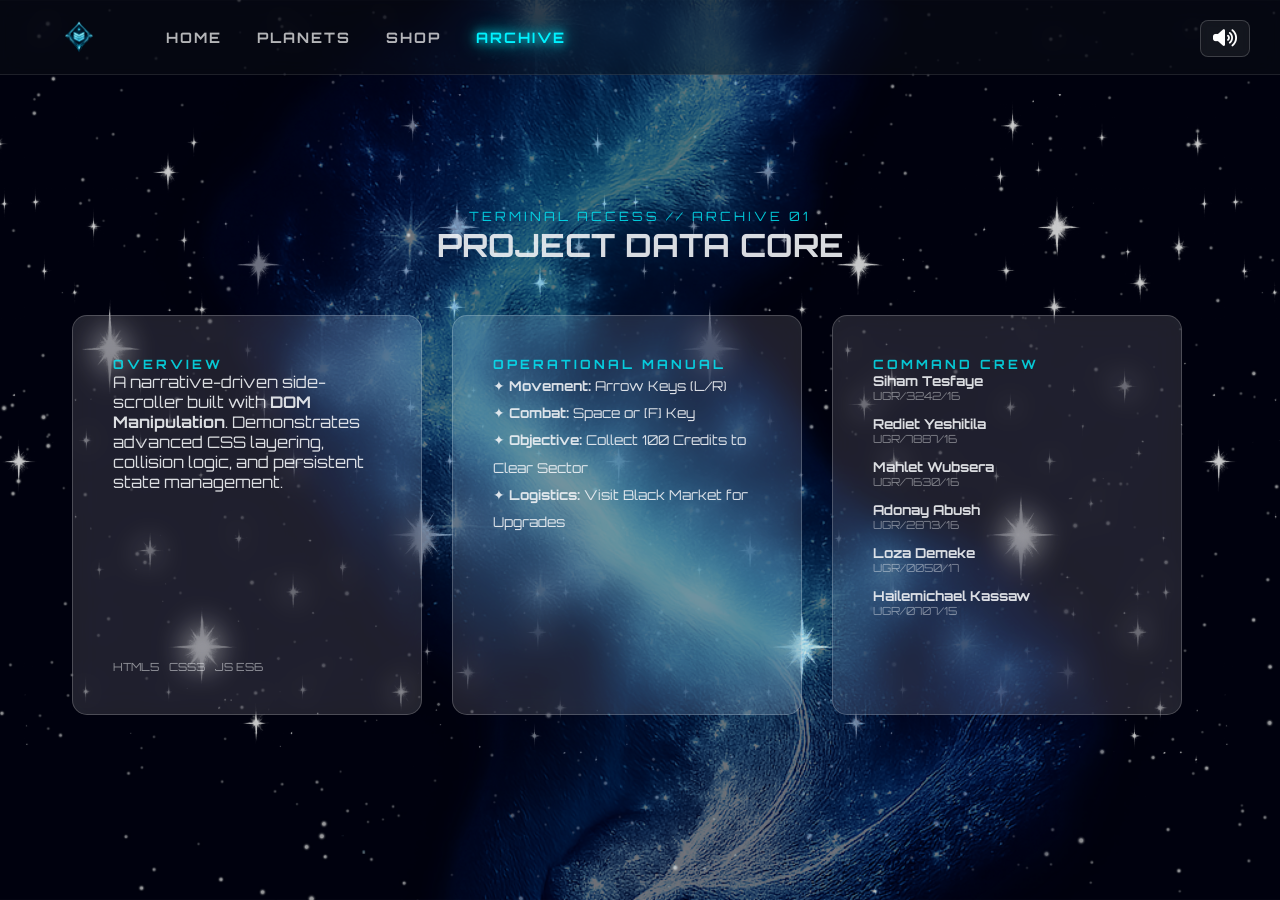
==== about.html @ 9861a953 "Initial commit - Nebula Blade project" ====
<!DOCTYPE html>
<html lang="en">
<head>
  <meta charset="UTF-8" />
  <meta name="viewport" content="width=device-width, initial-scale=1.0" />
  <title>Nebula Blade | Project Archive</title>
  <link rel="icon" type="image/png" href="assets/nav_icon.png">
  <link rel="stylesheet" href="styles/style.css" />
  <link rel="stylesheet" href="https://cdnjs.cloudflare.com/ajax/libs/font-awesome/6.4.2/css/all.min.css">
</head>
<body class="planet-page">

  <!-- BACKGROUND LAYERS -->
  <div class="space-layer back"></div>
  <div class="space-layer mid"></div>
  <div class="space-layer front"></div>

  <header class="nav-bar">
    <nav>
      <a href="index.html" class="logo">
        <img src="assets/nav_icon.png" alt="Badge" class="nav-logo-img">
      </a>
      <div class="nav-links">
        <a href="index.html">Home</a>
        <a href="planets.html">Planets</a>
        <a href="shop.html">Shop</a>
        <a href="about.html" class="active">Archive</a>
      </div>
      <button id="soundToggle" class="nav-sound-btn">
        <i id="soundIcon" class="fa-solid fa-volume-high"></i>
      </button>
    </nav>
  </header>

  <main class="chart-container">
    <div class="chart-header">
      <span class="eyebrow cyan-text">Terminal Access // Archive 01</span>
      <h1>PROJECT DATA CORE</h1>
    </div>

    <!-- HORIZONTAL SCROLLABLE DECK -->
    <div class="archive-deck">
      
      <!-- PANEL 1: OVERVIEW -->
      <section class="glass-panel archive-card">
        <h2 class="cyan-text">OVERVIEW</h2>
        <p>A narrative-driven side-scroller built with <strong>DOM Manipulation</strong>. 
           Demonstrates advanced CSS layering, collision logic, and persistent state management.</p>
        <div class="tech-list">
           <span>HTML5</span> <span>CSS3</span> <span>JS ES6</span>
        </div>
      </section>

      <!-- PANEL 2: MANUAL -->
      <section class="glass-panel archive-card">
        <h2 class="cyan-text">OPERATIONAL MANUAL</h2>
        <ul class="manual-list">
          <li>✦ <strong>Movement:</strong> Arrow Keys (L/R)</li>
          <li>✦ <strong>Combat:</strong> Space or [F] Key</li>
          <li>✦ <strong>Objective:</strong> Collect 100 Credits to Clear Sector</li>
          <li>✦ <strong>Logistics:</strong> Visit Black Market for Upgrades</li>
        </ul>
      </section>

      <!-- PANEL 3: TEAM -->
      <section class="glass-panel archive-card">
        <h2 class="cyan-text">COMMAND CREW</h2>
        <div class="team-scroll-area">
          <div class="member"><strong>Siham Tesfaye</strong> <span>UGR/3242/16</span></div>
          <div class="member"><strong>Rediet Yeshitila</strong> <span>UGR/7887/16</span></div>
          <div class="member"><strong>Mahlet Wubsera</strong> <span>UGR/7630/16</span></div>
          <div class="member"><strong>Adonay Abush</strong> <span>UGR/2873/16</span></div>
          <div class="member"><strong>Loza Demeke</strong> <span>UGR/0050/17</span></div>
          <div class="member"><strong>Hailemichael Kassaw</strong> <span>UGR/0707/15</span></div>
        </div>
      </section>

    </div>
  </main>

  <audio id="bg-music" src="assets/sounds/ambient.mp3" loop></audio>
  <script src="scripts/audio.js"></script>
</body>
</html>
---- styles/style.css ----
@import url('https://fonts.googleapis.com/css2?family=Orbitron:wght@400;700;900&display=swap');
:root {
  --glass-bg: rgba(255, 255, 255, 0.08);
  --glass-border: rgba(255, 255, 255, 0.18);
  --text: rgba(240, 242, 245, 0.9);
  --blur: 16px;
}
* {
  margin: 0;
  padding: 0;
  box-sizing: border-box;
}

body {
  font-family: system-ui, sans-serif;
  color: var(--text);
  min-height: 100vh;
  overflow: hidden;
  background: black;
}

.shop-container {
  max-width: 900px;
  margin: 80px auto;
  padding: 30px;
}

.shop-items {
  display: flex;
  gap: 20px;
}

.shop-item {
  flex: 1;
  padding: 20px;
  border-radius: 16px;
  backdrop-filter: blur(12px);
  background: rgba(255,255,255,0.08);
}

.shop-item button {
  margin-top: 10px;
  padding: 10px 20px;
  cursor: pointer;
}

/* ===============================
   SPACE BACKGROUND
================================ */

.space-layer {
  position: fixed;
  inset: 0;
  z-index: -3;
  background-position: center;
  background-repeat: no-repeat;
  background-size: cover;
}


/* Static Nebula Layer */
.space-layer.front {
  background-image: url("../assets/space/nebula.png");
  opacity: 0.45; 
  z-index: -3;   
  background-size: cover;
  pointer-events: none;
}

/* FAR STARS (SLOW) */
.space-layer.back {
  background-image: url("../assets/space/stars-back.png");
  background-repeat: repeat-x;
  background-size: auto 100%;
  animation: starsSlow 240s linear infinite;
  opacity: 0.6;
}


.space-layer.mid {
  background-image: url("../assets/space/stars-mid.png");
  background-repeat: repeat-x;
  background-size: auto 100%;
  animation: starsFast 140s linear infinite;
  opacity: 0.8;
}

@keyframes starsSlow {
  from { background-position-x: 0; }
  to { background-position-x: -4000px; }
}

@keyframes starsFast {
  from { background-position-x: 0; }
  to { background-position-x: -2500px; }
}


/* ===============================
   NAV BAR
================================ */

.nav-bar nav {
  display: flex;
  width: 100%;
  justify-content: space-between; 
  align-items: center;
  height: 100%;
}

.nav-bar nav {
  display: flex;
  gap: 2rem;
}

.nav-bar a {
  color: var(--text);
  text-decoration: none;
  font-weight: 500;
}

/* ===============================
   GLASS PANELS
================================ */

.glass,
.glass-panel {
  background: var(--glass-bg);
  backdrop-filter: blur(var(--blur));
  border: 1px solid var(--glass-border);
  border-radius: 18px;
}

/* ===============================
   CENTER CONTENT
================================ */

.center-wrapper {
  min-height: 100vh;
  display: grid;
  place-items: center;
  padding: 2rem;
}

.intro {
  max-width: 520px;
  padding: 2.5rem;
  text-align: center;
}

.intro h1 {
  font-size: 2.2rem;
  margin-bottom: 1rem;
  letter-spacing: 0.5px;
}

.intro p {
  font-size: 1rem;
  line-height: 1.6;
  margin-bottom: 2rem;
  opacity: 0.9;
}

.intro button {
  background: rgba(255,255,255,0.12);
  color: var(--text);
  border: 1px solid var(--glass-border);
  padding: 0.75rem 1.5rem;
  border-radius: 12px;
  cursor: pointer;
  font-size: 0.95rem;
}

.intro button:hover {
  background: rgba(255,255,255,0.2);
}


/* ===============================
   GAME WORLD
================================ */

.game-container {
  padding-top: 5rem;
  display: flex;
  justify-content: center;
}

.game-world {
  position: relative;
  width: 90vw;
  max-width: 1100px;
  height: 420px;
  overflow: hidden;
  border-radius: 20px;
  background: #0b0e14;
}

#goal {
  position: absolute;
  bottom: 36px;
  width: 80px;
  height: 200px;
  opacity: 0; 
}

#winScreen {
  position: fixed;
  inset: 0;
  display: grid;
  place-items: center;
  text-align: center;
  z-index: 100;
}

.hidden {
  display: none;
}

#winScreen h2 {
  font-size: 2rem;
  margin-bottom: 1rem;
}


/* ===============================
   PARALLAX LAYERS
================================ */

.layer {
  position: absolute;
  width: 100%;
  height: 100%;
}

.background {
  position: absolute;
  inset: 0;
  background-repeat: repeat-x; 
  background-size: auto 100%;   
  background-position: bottom;
  z-index: 1;
}


.midground {
  background: url("../assets/earth/fog.png") repeat;
  opacity: 0.15;
  animation: fogDrift 60s linear infinite;
  z-index: 2;
}

@keyframes fogDrift {
  from { background-position-x: 0; }
  to { background-position-x: 1200px; }
}

/* ===============================
   PLAYER
================================ */

.player {
  position: absolute;
  bottom: 36px;
  background-repeat: no-repeat;
  image-rendering: pixelated; 
  z-index: 4;
  transition: none; 
}

/* ===============================
   ENEMY & COIN
================================ */

.enemy {
  position: absolute;
  background-repeat: no-repeat;
  image-rendering: pixelated;
  z-index: 5;
  transform-origin: bottom center; 
  transition: none;
}
.coin {
  position: absolute;
  bottom: 80px;
  left: 450px;
  width: 32px;
  height: 32px;
  background: url("../assets/items/coin.png") center / contain no-repeat;
  animation: floatCoin 2s ease-in-out infinite;
  z-index: 4;
  transition: opacity 0.3s;
}
.nav-bar {
  display: flex !important;
  position: fixed;
  top: 0; left: 0; width: 100%;
  height: 75px;
  padding: 0 4rem;
  background: rgba(10, 15, 20, 0.5);
  backdrop-filter: blur(12px);
  border-bottom: 1px solid rgba(255, 255, 255, 0.1);
  z-index: 1000;
}

.hud {
  position: absolute;
  top: 1rem;
  right: 1rem;
  padding: 1rem 1.5rem;
  background: rgba(255,255,255,0.08);
  backdrop-filter: blur(14px);
  border-radius: 14px;
  border: 1px solid rgba(255,255,255,0.18);
  z-index: 10;
}

.glass-panel {
  background: rgba(255,255,255,0.08);
  backdrop-filter: blur(14px);
  border: 1px solid rgba(255,255,255,0.18);
  border-radius: 18px;
}

@keyframes floatCoin {
  0%, 100% { transform: translateY(0); }
  50% { transform: translateY(-8px); }
}

.planet-container {
  padding: 40px;
  color: white;
}

.planet-grid {
  display: flex;
  gap: 20px;
}

.planet-card {
  width: 220px;
  height: 440px !important;
  padding: 20px;
  background: rgba(255,255,255,0.08);
  border-radius: 16px;
  backdrop-filter: blur(12px);
}

.planet-card button {
  margin-top: 10px;
  width: 100%;
}

.sound-btn {
  position: fixed;
  bottom: 20px;
  right: 20px;
  width: 50px;
  height: 50px;
  border-radius: 50%;
  background: rgba(255, 255, 255, 0.1);
  backdrop-filter: blur(10px);
  border: 1px solid rgba(255, 255, 255, 0.2);
  color: white;
  font-size: 1.5rem;
  cursor: pointer;
  z-index: 9999;
  display: flex;
  align-items: center;
  justify-content: center;
  transition: 0.3s;
}

.sound-btn:hover {
  background: rgba(255, 255, 255, 0.2);
  transform: scale(1.1);
}

/* ===============================
   STARRY NIGHT BACKGROUND
================================ */
.planet-page {
  background: #020408;
  overflow: hidden;
}

.space-bg {
  position: fixed;
  inset: 0;
  z-index: -1;
  background: radial-gradient(circle at center, #0a1128 0%, #000 100%);
}

.stars {
  position: absolute;
  width: 100%;
  height: 100%;
  background-image: 
    radial-gradient(1px 1px at 20px 30px, #fff, rgba(0,0,0,0)),
    radial-gradient(1.5px 1.5px at 100px 150px, #fff, rgba(0,0,0,0)),
    radial-gradient(1px 1px at 200px 300px, #00f2ff, rgba(0,0,0,0));
  background-size: 400px 400px;
  opacity: 0.5;
  animation: starPulse 4s ease-in-out infinite alternate;
}

@keyframes starPulse {
  from { opacity: 0.3; } to { opacity: 0.7; }
}

/* ===============================
   HORIZONTAL GLASS PANELS
================================ */
.chart-container {
  padding: 120px 20px 40px;
  min-height: 100vh;
  display: flex;
  flex-direction: column;
  align-items: center;
}

.planet-row {
  display: flex;
  flex-direction: row; 
  flex-wrap: nowrap;   
  justify-content: flex-start; 
  gap: 40px;
  width: 95vw;
  max-width: 1200px;
  padding: 40px;
  
 
  overflow-x: auto;
  scroll-behavior: smooth;
}

.horizontal-wrapper {
  display: flex;
  gap: 2.5rem;
  padding: 40px;
  overflow-x: auto;
  width: 95vw;
  justify-content: center;
}

.planet-card {
  width: 300px; 
  height: 450px;
  flex: 0 0 320px; 
  height: 500px;
  position: relative;
  overflow: hidden;
  border-radius: 20px;
  transition: 0.3s transform ease;
}
.planet-row::-webkit-scrollbar {
  height: 8px;
}

.planet-row::-webkit-scrollbar-thumb {
  background: rgba(0, 242, 255, 0.3);
  border-radius: 10px;
}

.planet-card:hover {
  transform: translateY(-20px);
  border-color: #00f2ff;
  box-shadow: 0 15px 40px rgba(0, 242, 255, 0.15);
}

.planet-card:hover:not(.locked) {
  transform: translateY(-10px);
  border-color: #00f2ff;
}

.planet-preview {
  height: 55%;
  width: 100%;
  background-size: cover;
  background-position: center;
  border-bottom: 1px solid rgba(255, 255, 255, 0.1);
}


.earth-img { background-image: linear-gradient(rgba(0,0,0,0.3), rgba(0,0,0,0.3)), url('../assets/earth/earth_preview.png'); background-color: #1a4a1a; }
.aether-img { background-image: linear-gradient(rgba(0,0,0,0.3), rgba(0,0,0,0.3)), url('../assets/aether/aether_preview.png'); background-color: #330066; }
.cryon-img { background-image: linear-gradient(rgba(0,0,0,0.3), rgba(0,0,0,0.3)), url('../assets/cryon/cryon_preview.png'); background-color: #003366; }

.planet-content {
  padding: 1.5rem;
  text-align: center;
  flex-grow: 1;
  display: flex;
  flex-direction: column;
  justify-content: space-between;
}

.planet-content h2 {
  font-size: 1.4rem;
  letter-spacing: 2px;
  margin-bottom: 0.5rem;
}

/* Buttons */
.travel-btn, .buy-btn {
  background: #00f2ff;
  color: #000;
  border: none;
  padding: 12px;
  border-radius: 8px;
  font-weight: 900;
  cursor: pointer;
  text-transform: uppercase;
  transition: 0.3s;
}

.buy-btn {
  background: rgba(255,255,255,0.1);
  color: white;
  border: 1px solid #00f2ff;
}

.buy-btn:hover { background: #00f2ff; color: black; }

/* Locked State Aesthetics */
.locked .planet-preview { filter: grayscale(1) brightness(0.5); }
.locked h2 { opacity: 0.5; }

.status-tag {
  position: absolute;
  top: 15px;
  right: 15px;
  padding: 5px 12px;
  background: rgba(0,0,0,0.6);
  border-radius: 20px;
  font-size: 0.75rem;
  font-weight: bold;
  z-index: 10;
  border: 1px solid rgba(255,255,255,0.2);
}

.locked { opacity: 0.5; filter: grayscale(1); cursor: not-allowed; }
.completed { border: 2px solid #00ff88; }
.completed .status-tag { color: #00ff88; border-color: #00ff88; }



.earth-img { 
  background-image: url('../assets/planets/earth.jpg'); 
}

.aether-img { 
  background-image: url('../assets/planets/aether.jpg'); 
}

.cryon-img { 
  background-image: url('../assets/planets/cryon.jpg'); 
}


.planet-preview {
  height: 200px;
  width: 100%;
  background-size: cover;
  background-position: center;
  background-repeat: no-repeat;
}

.hidden {
  display: none !important;
}

.planet-btn {
  background: rgba(0, 242, 255, 0.1);
  border: 1px solid #00f2ff;
  color: #00f2ff;
  padding: 12px 0;
  width: 85%;
  border-radius: 4px;
  font-family: 'Segoe UI', Tahoma, Geneva, Verdana, sans-serif;
  font-weight: 900;
  text-transform: uppercase;
  letter-spacing: 3px;
  cursor: pointer;
  transition: all 0.3s cubic-bezier(0.23, 1, 0.32, 1);
  position: relative;
  overflow: hidden;
  margin-top: 15px;
}
.planet-btn:hover:not(:disabled) {
  background: #00f2ff;
  color: #000;
  box-shadow: 0 0 20px rgba(0, 242, 255, 0.6);
  transform: translateY(-3px);
}

.planet-btn:active:not(:disabled) {
  transform: translateY(-1px);
  filter: brightness(1.2);
}


.planet-btn:disabled {
  border-color: rgba(255, 255, 255, 0.2);
  color: rgba(255, 255, 255, 0.3);
  background: rgba(255, 255, 255, 0.05);
  cursor: not-allowed;
  letter-spacing: 1px;
}

.overlay {
  position: fixed;
  top: 0;
  left: 0;
  width: 100%;
  height: 100%;
  background: rgba(0, 0, 0, 0.8);
  display: flex;
  justify-content: center;
  align-items: center;
  z-index: 9999;
}
.fail-title {
  color: #ff4d4d;
  font-size: 2.2rem;
  font-weight: 900;
  letter-spacing: 2px;
  text-shadow: 0 0 15px rgba(255, 77, 77, 0.4);
  margin-bottom: 1rem;
}

.modal-actions {
  display: flex;
  flex-direction: column; 
  gap: 12px;
  width: 100%;
  margin-top: 20px;
}


.btn-ui {
  background: rgba(255, 255, 255, 0.05);
  border: 1px solid rgba(255, 255, 255, 0.2);
  color: white;
  padding: 12px;
  border-radius: 6px;
  font-weight: bold;
  text-transform: uppercase;
  letter-spacing: 2px;
  cursor: pointer;
  transition: all 0.3s ease;
}


.btn-ui.restart {
  border-color: #ff4d4d;
  color: #ff4d4d;
}
.btn-ui.restart:hover {
  background: #ff4d4d;
  color: white;
  box-shadow: 0 0 20px rgba(255, 77, 77, 0.5);
}

.btn-ui.shop {
  border-color: #00f2ff;
  color: #00f2ff;
}
.btn-ui.shop:hover {
  background: #00f2ff;
  color: black;
  box-shadow: 0 0 20px rgba(0, 242, 255, 0.5);
}

.btn-ui.home:hover {
  background: rgba(255, 255, 255, 0.2);
  border-color: white;
}

.fail-modal {
  border: 1px solid rgba(255, 77, 77, 0.3);
  box-shadow: 0 0 40px rgba(255, 77, 77, 0.1);
  padding: 3rem;
}

.fail-title {
  color: #ff4d4d;
  font-size: 2.5rem;
  font-weight: 900;
  letter-spacing: 4px;
  margin-top: 0.5rem;
  text-shadow: 0 0 20px rgba(255, 77, 77, 0.3);
}

.red-text { color: #ff4d4d; opacity: 0.8; }

.stats-grid {
  background: rgba(0,0,0,0.3);
  padding: 1rem;
  border-radius: 8px;
  margin: 1.5rem 0;
  border: 1px dashed rgba(255,255,255,0.1);
}

.stat-box label {
  display: block;
  font-size: 0.7rem;
  text-transform: uppercase;
  color: #94a3b8;
  letter-spacing: 2px;
}

.stat-box .value {
  font-size: 1.5rem;
  font-weight: 800;
  color: #fff;
}


.btn-cyber {
  background: rgba(255, 255, 255, 0.03);
  border: 1px solid rgba(255, 255, 255, 0.2);
  color: #fff;
  padding: 14px;
  font-weight: 800;
  text-transform: uppercase;
  letter-spacing: 3px;
  cursor: pointer;
  transition: all 0.3s cubic-bezier(0.23, 1, 0.32, 1);
  margin-bottom: 5px;
}

.btn-cyber.retry { border-color: #ff4d4d; color: #ff4d4d; }
.btn-cyber.retry:hover { background: #ff4d4d; color: #000; box-shadow: 0 0 20px rgba(255, 77, 77, 0.4); }

.btn-cyber.shop { border-color: #00f2ff; color: #00f2ff; }
.btn-cyber.shop:hover { background: #00f2ff; color: #000; box-shadow: 0 0 20px rgba(0, 242, 255, 0.4); }

.btn-cyber.home:hover { background: #fff; color: #000; }


.success-modal {
  border: 1px solid rgba(0, 242, 255, 0.3);
  box-shadow: 0 0 40px rgba(0, 242, 255, 0.1);
  padding: 3rem;
}

.success-title {
  color: #00f2ff;
  font-size: 2.5rem;
  font-weight: 900;
  letter-spacing: 4px;
  margin-top: 0.5rem;
  text-shadow: 0 0 20px rgba(0, 242, 255, 0.3);
}

.cyan-text { 
  color: #00f2ff; 
  opacity: 0.8; 
  text-transform: uppercase;
  letter-spacing: 3px;
  font-size: 0.8rem;
}

.success-stats {
  border: 1px dashed rgba(0, 242, 255, 0.2);
}


.btn-cyber.success { 
  border-color: #00f2ff; 
  color: #00f2ff; 
}
.btn-cyber.success:hover { 
  background: #00f2ff; 
  color: #000; 
  box-shadow: 0 0 20px rgba(0, 242, 255, 0.4); 
}

.notify-bar {
  position: fixed;
  top: -120px; 
  left: 50%;
  transform: translateX(-50%);
  width: 350px;
  background: rgba(0, 20, 30, 0.9);
  backdrop-filter: blur(15px);
  border: 1px solid #00f2ff;
  border-top: none;
  border-radius: 0 0 15px 15px;
  padding: 15px;
  z-index: 9999; 
  transition: top 0.6s cubic-bezier(0.23, 1, 0.32, 1); 
  text-align: center;
  box-shadow: 0 10px 30px rgba(0, 242, 255, 0.3);
}


.notify-bar.active {
  top: 0; 
}

.notify-content {
  color: #00f2ff;
  font-weight: 900;
  text-transform: uppercase;
  letter-spacing: 2px;
  font-size: 0.85rem;
}

.notify-glow {
  position: absolute;
  bottom: 0;
  left: 0;
  width: 100%;
  height: 2px;
  background: #00f2ff;
  box-shadow: 0 0 15px #00f2ff;
}

.coin {
  position: absolute;
  width: 32px;
  height: 32px;
  background: url("../assets/items/coin.png") center / contain no-repeat;
  z-index: 4;
  filter: drop-shadow(0 0 8px rgba(255, 215, 0, 0.8));
  animation: floatCoin 2s ease-in-out infinite, coinPulse 1.5s ease-in-out infinite alternate;
}

@keyframes coinPulse {
  from { filter: drop-shadow(0 0 5px rgba(255, 215, 0, 0.6)); }
  to { filter: drop-shadow(0 0 15px rgba(255, 215, 0, 1)); }
}

.story-panel {
  max-width: 700px;
  padding: 4rem;
  text-align: left;
  border: 1px solid rgba(0, 242, 255, 0.3);
  box-shadow: 0 0 50px rgba(0, 242, 255, 0.1);
}

.story-content p {
  line-height: 1.8;
  margin-bottom: 1.5rem;
  font-size: 1.1rem;
  color: rgba(255, 255, 255, 0.9);
}

.story-content strong {
  color: #00f2ff;
  text-shadow: 0 0 10px rgba(0, 242, 255, 0.5);
}

.hidden {
  display: none !important;
}

.animate-in {
  animation: slideUpFade 0.8s ease-out forwards;
}

.fade-out {
  animation: fadeOut 0.5s ease-in forwards;
}

@keyframes slideUpFade {
  from { opacity: 0; transform: translateY(30px); }
  to { opacity: 1; transform: translateY(0); }
}

@keyframes fadeOut {
  from { opacity: 1; }
  to { opacity: 0; }
}

.nav-sound-btn {
  background: rgba(255, 255, 255, 0.05);
  border: 1px solid rgba(255, 255, 255, 0.2);
  border-radius: 8px;
  color: white;
  padding: 5px 12px;
  font-size: 1.2rem;
  cursor: pointer;
  transition: 0.3s;
}

.nav-sound-btn:hover {
  background: #00f2ff;
  color: black;
  box-shadow: 0 0 15px #00f2ff;
}

.nav-links {
  display: flex;
  align-items: center;
  gap: 30px;
}

/* ===============================
   SMOOTH PAGE TRANSITIONS
================================ */
.page-transition-overlay {
  position: fixed;
  inset: 0;
  background: #000; 
  z-index: 10000;   
  pointer-events: none;
  transition: opacity 0.6s ease-in-out;
  opacity: 1; 
}


.page-transition-overlay.loaded {
  opacity: 0;
}


body {
  animation: pageZoomIn 0.8s cubic-bezier(0.23, 1, 0.32, 1) forwards;
}

@keyframes pageZoomIn {
  from { opacity: 0; transform: scale(1.05); filter: blur(5px); }
  to { opacity: 1; transform: scale(1); filter: blur(0); }
}


.shop-center {
   padding-top: 100px !important; 
  justify-content: center;
  min-height: 100vh;
}

.shop-wrapper {
  width: 100%;
  display: flex;
  justify-content: center;
  padding: 20px 0;
}

.centered-row {
  justify-content: center; 
  flex-wrap: nowrap;
}


.currency-hud {
  display: flex;
  align-items: center;
  gap: 15px;
  padding: 10px 25px;
  border-radius: 50px;
  border: 1px solid rgba(0, 242, 255, 0.4);
  margin-top: 15px;
  background: rgba(0, 242, 255, 0.05);
}

.coin-icon {
  width: 30px;
  height: 30px;
  background: url('../assets/items/coin.png') center/contain no-repeat;
  filter: drop-shadow(0 0 5px #ffd700);
}

.coin-info label {
  display: block;
  font-size: 0.6rem;
  text-transform: uppercase;
  letter-spacing: 2px;
  color: #94a3b8;
}

.coin-info span {
  font-size: 1.4rem;
  font-weight: 900;
  color: #fff;
}


.health-img {
  background-image: linear-gradient(rgba(0,0,0,0.2), rgba(0,0,0,0.4)), url('../assets/items/health_up.jpg');
}

.speed-img {
  background-image: linear-gradient(rgba(0,0,0,0.2), rgba(0,0,0,0.4)), url('../assets/items/speed_up.jpg');
}

.chart-container {
  z-index: 5;
  position: relative;
}

body, button, h1, h2, .eyebrow {
  font-family: 'Orbitron', sans-serif;
}

.glow-btn {
  background: rgba(0, 242, 255, 0.05);
  border: 1px solid var(--accent);
  color: var(--accent);
  padding: 15px 40px;
  font-weight: 700;
  text-transform: uppercase;
  letter-spacing: 4px;
  cursor: pointer;
  transition: all 0.4s cubic-bezier(0.23, 1, 0.32, 1);
  position: relative;
  overflow: hidden;
  box-shadow: 0 0 10px rgba(0, 242, 255, 0.1);
}

.glow-btn:hover {
  background: var(--accent);
  color: #000;
  box-shadow: 0 0 30px var(--accent);
  transform: translateY(-2px);
}

.glow-btn.success {
  border-color: #00ff88;
  color: #00ff88;
}

.glow-btn.success:hover {
  background: #00ff88;
  box-shadow: 0 0 30px #00ff88;
}

.nav-sound-btn {
  position: fixed;
  top: 20px;
  right: 30px; 
  z-index: 2000;
  background: rgba(255, 255, 255, 0.1);
  backdrop-filter: blur(5px);
  border: 1px solid var(--glass-border);
  padding: 10px 15px;
  border-radius: 50%;
  cursor: pointer;
}

.animate-in {
  animation: slideFadeIn 1s ease-out forwards;
}

.fade-out {
  animation: fadeOut 0.6s ease-in forwards;
}

@keyframes slideFadeIn {
  from { opacity: 0; transform: translateY(20px); filter: blur(10px); }
  to { opacity: 1; transform: translateY(0); filter: blur(0); }
}

@keyframes fadeOut {
  from { opacity: 1; transform: scale(1); }
  to { opacity: 0; transform: scale(0.95); }
}

.nav-icon-img {
  height: 45px !important; 
  width: auto !important;
  display: block;
  filter: drop-shadow(0 0 10px var(--accent));
  transition: transform 0.3s ease;
}

.logo {
  display: flex;
  align-items: center;
   
}



.nav-bar nav {
  display: flex;
  width: 100%;
  align-items: center;
  justify-content: flex-start; 
}

.nav-links {
  display: flex;
  gap: 35px;
  margin-left: 40px; 
}


/* --- Navigation Link Styling --- */
.nav-links a {
  color: rgba(255, 255, 255, 0.7); 
  text-decoration: none;
  text-transform: uppercase;
  font-family: 'Orbitron', sans-serif;
  font-size: 0.9rem;
  font-weight: 700;
  letter-spacing: 2px;
  position: relative;
  transition: all 0.3s ease; 
  padding: 5px 0;
}

.nav-links a:hover {
  color: var(--accent); 
  opacity: 1;
  text-shadow: 0 0 8px var(--accent), 
               0 0 20px var(--accent);
}

.nav-links a::after {
  content: '';
  position: absolute;
  bottom: 0;
  left: 50%;
  width: 0;
  height: 2px;
  background: var(--accent);
  box-shadow: 0 0 10px var(--accent);
  transition: all 0.3s ease;
  transform: translateX(-50%);
}

.nav-links a:hover::after {
  width: 100%; 
}


.nav-links a.active {
  color: var(--accent);
  text-shadow: 0 0 10px var(--accent);
}
.nav-links a.active::after {
  width: 80%; 
}

.nav-icon-img {
  height: 40px !important;
  width: auto !important;
  filter: drop-shadow(0 0 8px var(--accent));
}


.nav-sound-btn {
  margin-left: auto; 
  background: rgba(255, 255, 255, 0.05);
  border: 1px solid var(--glass-border);
  color: white;
  padding: 8px 12px;
  border-radius: 8px;
  cursor: pointer;
  display: flex;
  align-items: center;
  justify-content: center;
  transition: 0.3s;
}

.nav-sound-btn:hover {
  border-color: var(--accent);
  color: var(--accent);
}

.nav-links a:hover, .nav-links a.active {
  color: #00f2ff;
  text-shadow: 0 0 10px #00f2ff, 0 0 20px #00f2ff;
}

.nav-logo-img {
  height: 45px !important;
  width: auto !important;
  filter: drop-shadow(0 0 10px var(--accent));
}

.chart-header {
  margin-bottom: 10px !important;
  text-align: center;
}


.chart-container {
  padding-top: 100px !important; 
  flex-direction: column;
  justify-content: center;
  align-items: center;
  min-height: 100vh;
}

.glass-panel {
  background: rgba(255, 255, 255, 0.12) !important;
  backdrop-filter: blur(15px);
  border: 1px solid rgba(255, 255, 255, 0.2);
  border-radius: 15px;
}

/* --- HORIZONTAL ARCHIVE DECK --- */
.archive-deck {
  display: flex;
  flex-direction: row;
  flex-wrap: nowrap;
  gap: 30px;
  width: 95vw;
  max-width: 1400px;
  padding: 40px;
  overflow-x: auto; /* The Horizontal Scroll switch */
  scroll-behavior: smooth;
  justify-content: flex-start;
}


.archive-deck::-webkit-scrollbar {
  height: 6px;
  display: block !important;
}
.archive-deck::-webkit-scrollbar-thumb {
  background: var(--accent);
  border-radius: 10px;
  box-shadow: 0 0 10px var(--accent);
}

.archive-card {
  flex: 0 0 350px; 
  height: 400px;
  padding: 2.5rem !important;
  text-align: left;
  display: flex;
  flex-direction: column;
}

/* Small Detail Styling */
.tech-list {
  margin-top: auto;
  display: flex;
  gap: 10px;
  font-size: 0.7rem;
  opacity: 0.6;
}

.manual-list {
  list-style: none;
  font-size: 0.85rem;
  line-height: 2;
}

.team-scroll-area {
  overflow-y: auto;
  padding-right: 10px;
}

.member {
  margin-bottom: 12px;
  font-size: 0.85rem;
  display: flex;
  flex-direction: column;
}
.member span {
  font-size: 0.7rem;
  opacity: 0.5;
}
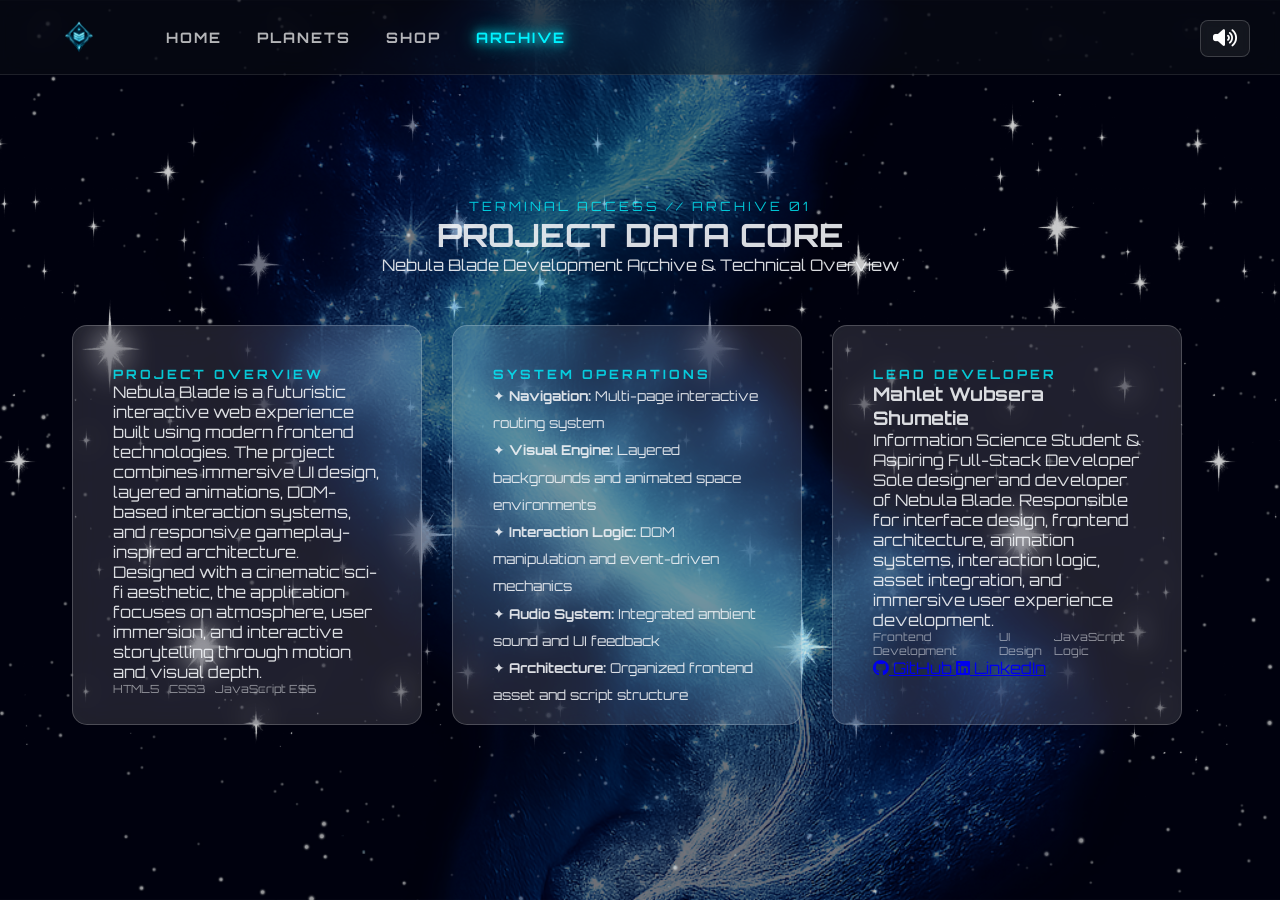
==== commit cf998cc4: "Final enhancements" ====
--- a/about.html
+++ b/about.html
@@ -4,10 +4,15 @@
   <meta charset="UTF-8" />
   <meta name="viewport" content="width=device-width, initial-scale=1.0" />
   <title>Nebula Blade | Project Archive</title>
+
   <link rel="icon" type="image/png" href="assets/nav_icon.png">
   <link rel="stylesheet" href="styles/style.css" />
-  <link rel="stylesheet" href="https://cdnjs.cloudflare.com/ajax/libs/font-awesome/6.4.2/css/all.min.css">
+
+  <!-- Font Awesome -->
+  <link rel="stylesheet"
+    href="https://cdnjs.cloudflare.com/ajax/libs/font-awesome/6.4.2/css/all.min.css">
 </head>
+
 <body class="planet-page">
 
   <!-- BACKGROUND LAYERS -->
@@ -15,70 +20,183 @@
   <div class="space-layer mid"></div>
   <div class="space-layer front"></div>
 
+  <!-- NAVIGATION -->
   <header class="nav-bar">
     <nav>
+
+      <!-- LOGO -->
       <a href="index.html" class="logo">
-        <img src="assets/nav_icon.png" alt="Badge" class="nav-logo-img">
+        <img src="assets/nav_icon.png"
+             alt="Nebula Blade Badge"
+             class="nav-logo-img">
       </a>
+
+      <!-- NAV LINKS -->
       <div class="nav-links">
         <a href="index.html">Home</a>
         <a href="planets.html">Planets</a>
         <a href="shop.html">Shop</a>
         <a href="about.html" class="active">Archive</a>
       </div>
+
+      <!-- SOUND BUTTON -->
       <button id="soundToggle" class="nav-sound-btn">
         <i id="soundIcon" class="fa-solid fa-volume-high"></i>
       </button>
+
     </nav>
   </header>
 
+  <!-- MAIN CONTENT -->
   <main class="chart-container">
+
+    <!-- HEADER -->
     <div class="chart-header">
-      <span class="eyebrow cyan-text">Terminal Access // Archive 01</span>
+      <span class="eyebrow cyan-text">
+        TERMINAL ACCESS // ARCHIVE 01
+      </span>
+
       <h1>PROJECT DATA CORE</h1>
+
+      <p class="subtitle">
+        Nebula Blade Development Archive & Technical Overview
+      </p>
     </div>
 
-    <!-- HORIZONTAL SCROLLABLE DECK -->
+    <!-- ARCHIVE PANELS -->
     <div class="archive-deck">
-      
-      <!-- PANEL 1: OVERVIEW -->
+
+      <!-- PANEL 1 -->
       <section class="glass-panel archive-card">
-        <h2 class="cyan-text">OVERVIEW</h2>
-        <p>A narrative-driven side-scroller built with <strong>DOM Manipulation</strong>. 
-           Demonstrates advanced CSS layering, collision logic, and persistent state management.</p>
+
+        <h2 class="cyan-text">PROJECT OVERVIEW</h2>
+
+        <p>
+          Nebula Blade is a futuristic interactive web experience
+          built using modern frontend technologies.
+          The project combines immersive UI design,
+          layered animations, DOM-based interaction systems,
+          and responsive gameplay-inspired architecture.
+        </p>
+
+        <p>
+          Designed with a cinematic sci-fi aesthetic,
+          the application focuses on atmosphere,
+          user immersion, and interactive storytelling
+          through motion and visual depth.
+        </p>
+
         <div class="tech-list">
-           <span>HTML5</span> <span>CSS3</span> <span>JS ES6</span>
+          <span>HTML5</span>
+          <span>CSS3</span>
+          <span>JavaScript ES6</span>
         </div>
+
       </section>
 
-      <!-- PANEL 2: MANUAL -->
+      <!-- PANEL 2 -->
       <section class="glass-panel archive-card">
-        <h2 class="cyan-text">OPERATIONAL MANUAL</h2>
+
+        <h2 class="cyan-text">SYSTEM OPERATIONS</h2>
+
         <ul class="manual-list">
-          <li>✦ <strong>Movement:</strong> Arrow Keys (L/R)</li>
-          <li>✦ <strong>Combat:</strong> Space or [F] Key</li>
-          <li>✦ <strong>Objective:</strong> Collect 100 Credits to Clear Sector</li>
-          <li>✦ <strong>Logistics:</strong> Visit Black Market for Upgrades</li>
+
+          <li>
+            ✦ <strong>Navigation:</strong>
+            Multi-page interactive routing system
+          </li>
+
+          <li>
+            ✦ <strong>Visual Engine:</strong>
+            Layered backgrounds and animated space environments
+          </li>
+
+          <li>
+            ✦ <strong>Interaction Logic:</strong>
+            DOM manipulation and event-driven mechanics
+          </li>
+
+          <li>
+            ✦ <strong>Audio System:</strong>
+            Integrated ambient sound and UI feedback
+          </li>
+
+          <li>
+            ✦ <strong>Architecture:</strong>
+            Organized frontend asset and script structure
+          </li>
+
         </ul>
+
       </section>
 
-      <!-- PANEL 3: TEAM -->
+      <!-- PANEL 3 -->
       <section class="glass-panel archive-card">
-        <h2 class="cyan-text">COMMAND CREW</h2>
-        <div class="team-scroll-area">
-          <div class="member"><strong>Siham Tesfaye</strong> <span>UGR/3242/16</span></div>
-          <div class="member"><strong>Rediet Yeshitila</strong> <span>UGR/7887/16</span></div>
-          <div class="member"><strong>Mahlet Wubsera</strong> <span>UGR/7630/16</span></div>
-          <div class="member"><strong>Adonay Abush</strong> <span>UGR/2873/16</span></div>
-          <div class="member"><strong>Loza Demeke</strong> <span>UGR/0050/17</span></div>
-          <div class="member"><strong>Hailemichael Kassaw</strong> <span>UGR/0707/15</span></div>
+
+        <h2 class="cyan-text">LEAD DEVELOPER</h2>
+
+        <div class="developer-profile">
+
+          <h3>Mahlet Wubsera Shumetie</h3>
+
+          <p class="dev-role">
+            Information Science Student &
+            Aspiring Full-Stack Developer
+          </p>
+
+          <p class="dev-description">
+            Sole designer and developer of Nebula Blade.
+            Responsible for interface design,
+            frontend architecture,
+            animation systems,
+            interaction logic,
+            asset integration,
+            and immersive user experience development.
+          </p>
+
+          <div class="tech-list">
+            <span>Frontend Development</span>
+            <span>UI Design</span>
+            <span>JavaScript Logic</span>
+          </div>
+
+          <!-- SOCIAL LINKS -->
+          <div class="dev-links">
+
+            <a href="https://github.com/Mahlet656"
+               target="_blank">
+
+              <i class="fa-brands fa-github"></i>
+              GitHub
+
+            </a>
+
+            <a href="https://www.linkedin.com/in/mahlet-w-shumetie-b97809340"
+               target="_blank">
+
+              <i class="fa-brands fa-linkedin"></i>
+              LinkedIn
+
+            </a>
+
+          </div>
+
         </div>
+
       </section>
 
     </div>
+
   </main>
 
-  <audio id="bg-music" src="assets/sounds/ambient.mp3" loop></audio>
+  <!-- AUDIO -->
+  <audio id="bg-music"
+         src="assets/sounds/ambient.mp3"
+         loop>
+  </audio>
+
+  <!-- SCRIPT -->
   <script src="scripts/audio.js"></script>
+
 </body>
 </html>
